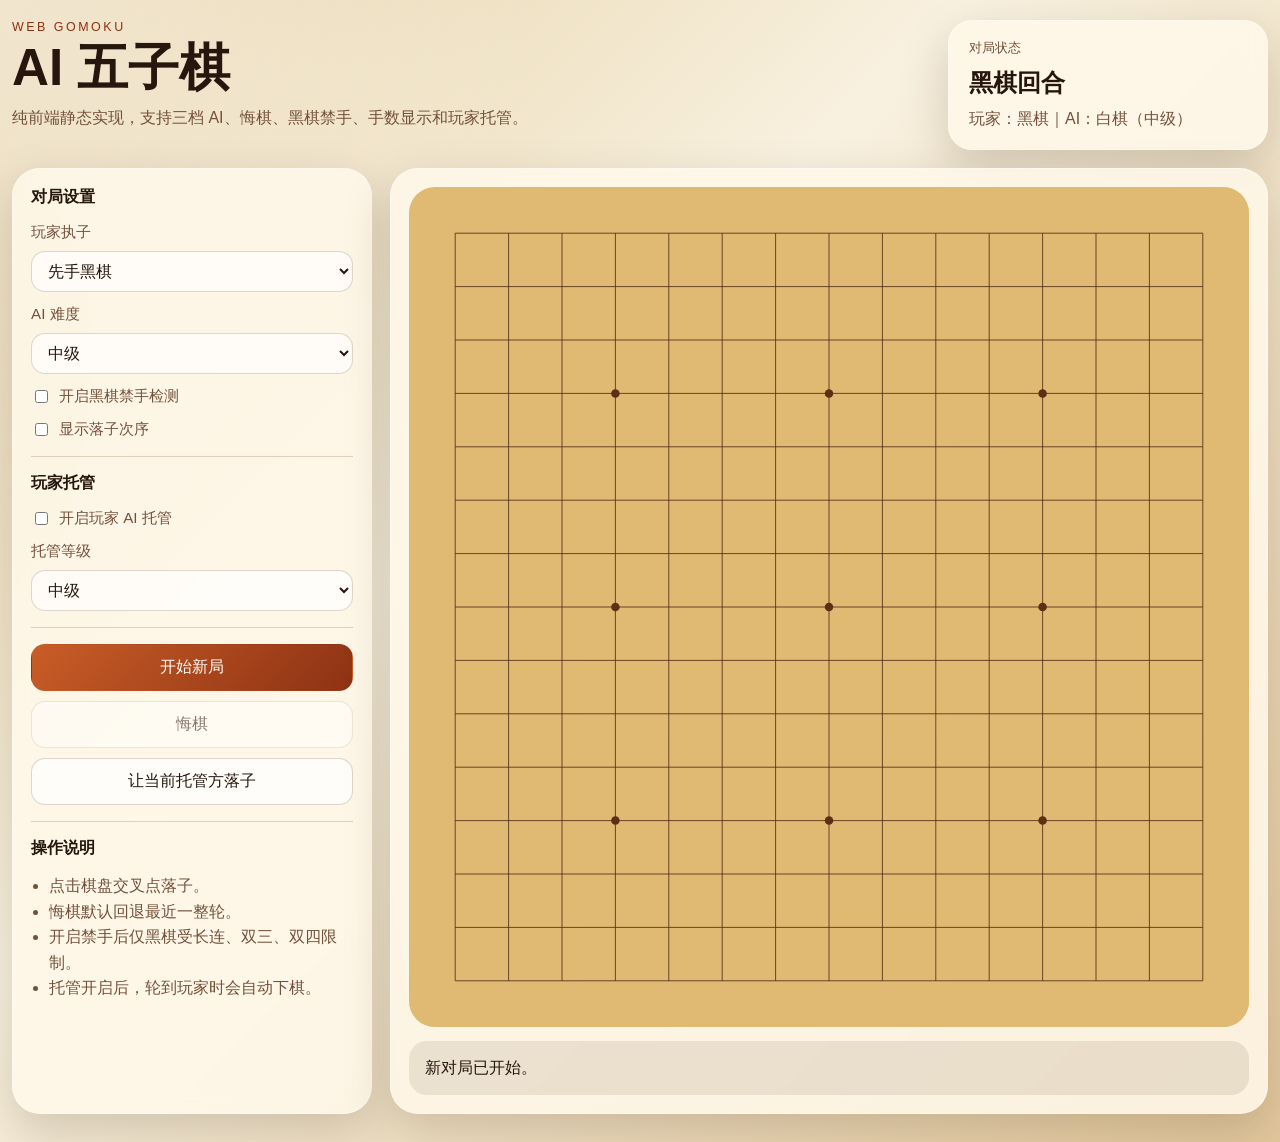
==== web-gomoku.html @ 6088375d "feat: initial web gomoku game" ====
<!DOCTYPE html>
<html lang="zh-CN">
<head>
  <meta charset="UTF-8">
  <meta name="viewport" content="width=device-width, initial-scale=1.0">
  <title>AI 五子棋</title>
  <link rel="stylesheet" href="styles.css">
</head>
<body>
  <div class="app-shell">
    <header class="hero">
      <div>
        <p class="eyebrow">WEB GOMOKU</p>
        <h1>AI 五子棋</h1>
        <p class="hero-copy">纯前端静态实现，支持三档 AI、悔棋、黑棋禁手、手数显示和玩家托管。</p>
      </div>
      <div class="status-card">
        <div class="status-label">对局状态</div>
        <div id="statusText" class="status-text">等待开始</div>
        <div id="turnText" class="status-subtext">请选择参数后开始新局</div>
      </div>
    </header>

    <main class="layout">
      <aside class="control-panel">
        <section class="panel-section">
          <h2>对局设置</h2>
          <label class="field">
            <span>玩家执子</span>
            <select id="humanColor">
              <option value="1">先手黑棋</option>
              <option value="2">后手白棋</option>
            </select>
          </label>
          <label class="field">
            <span>AI 难度</span>
            <select id="aiLevel">
              <option value="easy">低级</option>
              <option value="medium" selected>中级</option>
              <option value="hard">高级</option>
            </select>
          </label>
          <label class="field checkbox-field">
            <input id="forbidBlack" type="checkbox">
            <span>开启黑棋禁手检测</span>
          </label>
          <label class="field checkbox-field">
            <input id="showMoveNumbers" type="checkbox">
            <span>显示落子次序</span>
          </label>
        </section>

        <section class="panel-section">
          <h2>玩家托管</h2>
          <label class="field checkbox-field">
            <input id="humanAssistEnabled" type="checkbox">
            <span>开启玩家 AI 托管</span>
          </label>
          <label class="field">
            <span>托管等级</span>
            <select id="humanAssistLevel">
              <option value="easy">低级</option>
              <option value="medium" selected>中级</option>
              <option value="hard">高级</option>
            </select>
          </label>
        </section>

        <section class="panel-section action-group">
          <button id="newGameBtn" class="primary-btn">开始新局</button>
          <button id="undoBtn">悔棋</button>
          <button id="assistMoveBtn">让当前托管方落子</button>
        </section>

        <section class="panel-section tips">
          <h2>操作说明</h2>
          <ul>
            <li>点击棋盘交叉点落子。</li>
            <li>悔棋默认回退最近一整轮。</li>
            <li>开启禁手后仅黑棋受长连、双三、双四限制。</li>
            <li>托管开启后，轮到玩家时会自动下棋。</li>
          </ul>
        </section>
      </aside>

      <section class="board-panel">
        <div class="board-frame">
          <canvas id="boardCanvas" width="900" height="900" aria-label="五子棋棋盘"></canvas>
        </div>
        <div id="messageBar" class="message-bar">准备开始一局新游戏。</div>
      </section>
    </main>
  </div>

  <script src="game.js"></script>
</body>
</html>
---- styles.css ----
:root {
  --bg: #f3ead7;
  --paper: rgba(255, 248, 234, 0.84);
  --panel: rgba(82, 48, 23, 0.1);
  --line: #5e3417;
  --line-soft: rgba(94, 52, 23, 0.2);
  --text: #26160d;
  --muted: #73513a;
  --accent: #a94f22;
  --accent-strong: #8d3214;
  --shadow: 0 18px 48px rgba(48, 25, 10, 0.18);
}

* {
  box-sizing: border-box;
}

body {
  margin: 0;
  font-family: "Noto Sans SC", "PingFang SC", "Microsoft YaHei", sans-serif;
  color: var(--text);
  background:
    radial-gradient(circle at top left, rgba(255, 255, 255, 0.45), transparent 32%),
    linear-gradient(135deg, #e5d0a6, #f8f1df 40%, #e3c89c 100%);
  min-height: 100vh;
}

.app-shell {
  width: min(1280px, calc(100vw - 24px));
  margin: 0 auto;
  padding: 20px 0 28px;
}

.hero {
  display: grid;
  grid-template-columns: 1.5fr minmax(240px, 320px);
  gap: 16px;
  align-items: stretch;
}

.eyebrow {
  margin: 0 0 8px;
  letter-spacing: 0.2em;
  font-size: 0.78rem;
  color: var(--accent-strong);
}

.hero h1 {
  margin: 0;
  font-size: clamp(2rem, 4vw, 3.5rem);
  line-height: 1;
}

.hero-copy {
  margin: 12px 0 0;
  max-width: 42rem;
  color: var(--muted);
  line-height: 1.6;
}

.status-card,
.control-panel,
.board-panel {
  background: var(--paper);
  backdrop-filter: blur(10px);
  border: 1px solid rgba(255, 255, 255, 0.38);
  box-shadow: var(--shadow);
}

.status-card {
  border-radius: 24px;
  padding: 18px 20px;
  display: flex;
  flex-direction: column;
  justify-content: center;
}

.status-label {
  font-size: 0.84rem;
  color: var(--muted);
}

.status-text {
  margin-top: 10px;
  font-size: 1.5rem;
  font-weight: 700;
}

.status-subtext {
  margin-top: 8px;
  color: var(--muted);
  line-height: 1.5;
}

.layout {
  margin-top: 18px;
  display: grid;
  grid-template-columns: minmax(280px, 360px) minmax(0, 1fr);
  gap: 18px;
}

.control-panel,
.board-panel {
  border-radius: 28px;
}

.control-panel {
  padding: 18px;
}

.panel-section + .panel-section {
  margin-top: 16px;
  padding-top: 16px;
  border-top: 1px solid var(--line-soft);
}

.panel-section h2 {
  margin: 0 0 14px;
  font-size: 1rem;
}

.field {
  display: flex;
  flex-direction: column;
  gap: 8px;
  margin-bottom: 12px;
}

.field span {
  color: var(--muted);
  font-size: 0.95rem;
}

.checkbox-field {
  flex-direction: row;
  align-items: center;
}

select,
button {
  border-radius: 14px;
  border: 1px solid rgba(94, 52, 23, 0.2);
  background: rgba(255, 255, 255, 0.72);
  color: var(--text);
  font-size: 1rem;
}

select {
  padding: 10px 12px;
}

button {
  padding: 12px 14px;
  cursor: pointer;
  transition: transform 140ms ease, background 140ms ease, border-color 140ms ease;
}

button:hover {
  transform: translateY(-1px);
  border-color: rgba(94, 52, 23, 0.45);
}

button:disabled {
  cursor: not-allowed;
  opacity: 0.55;
  transform: none;
}

.primary-btn {
  background: linear-gradient(135deg, #c95d27, #8d3214);
  color: #fffdf9;
  border-color: transparent;
}

.action-group {
  display: grid;
  gap: 10px;
}

.tips ul {
  margin: 0;
  padding-left: 18px;
  color: var(--muted);
  line-height: 1.6;
}

.board-panel {
  padding: 18px;
  display: flex;
  flex-direction: column;
  gap: 14px;
}

.board-frame {
  position: relative;
  width: 100%;
  aspect-ratio: 1 / 1;
  border-radius: 26px;
  overflow: hidden;
  background:
    linear-gradient(135deg, rgba(255, 246, 217, 0.9), rgba(220, 177, 104, 0.9)),
    linear-gradient(90deg, rgba(255,255,255,0.18), transparent 22%, rgba(0,0,0,0.04) 100%);
}

#boardCanvas {
  width: 100%;
  height: 100%;
  display: block;
  touch-action: manipulation;
}

.message-bar {
  min-height: 54px;
  padding: 14px 16px;
  border-radius: 18px;
  background: var(--panel);
  color: var(--text);
  line-height: 1.6;
}

@media (max-width: 900px) {
  .hero,
  .layout {
    grid-template-columns: 1fr;
  }

  .app-shell {
    width: min(100vw - 16px, 900px);
    padding-top: 12px;
    padding-bottom: 18px;
  }

  .control-panel,
  .board-panel {
    border-radius: 22px;
  }
}
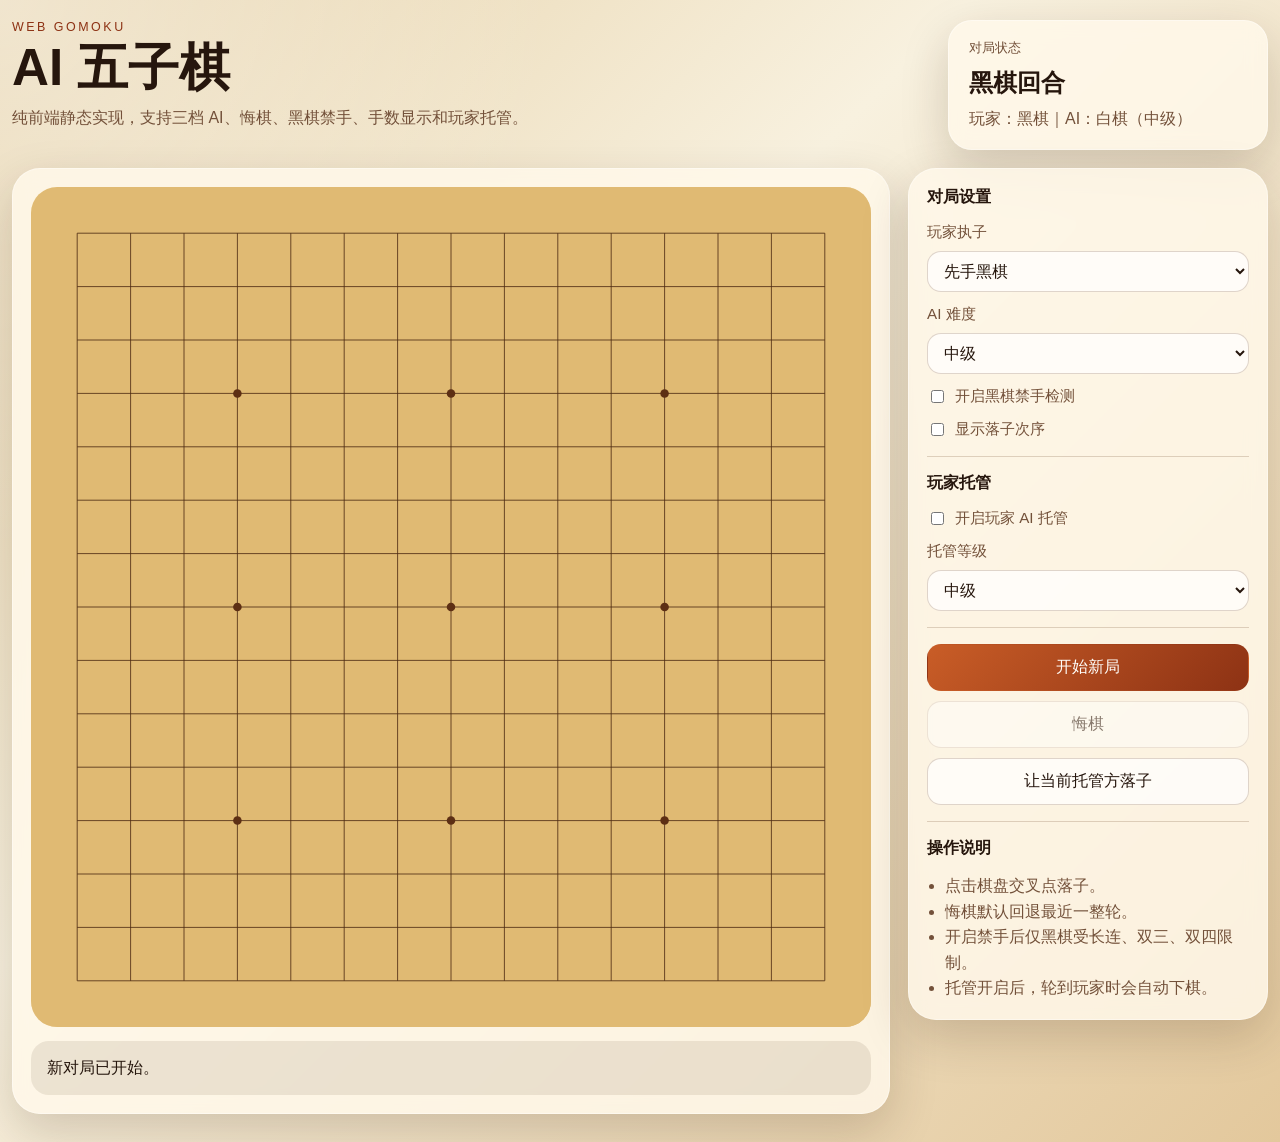
==== commit 991658ac: "feat: improve mobile panel layout" ====
--- a/web-gomoku.html
+++ b/web-gomoku.html
@@ -22,6 +22,13 @@
     </header>
 
     <main class="layout">
+      <section class="board-panel">
+        <div class="board-frame">
+          <canvas id="boardCanvas" width="900" height="900" aria-label="五子棋棋盘"></canvas>
+        </div>
+        <div id="messageBar" class="message-bar">准备开始一局新游戏。</div>
+      </section>
+
       <aside class="control-panel">
         <section class="panel-section">
           <h2>对局设置</h2>
@@ -82,13 +89,6 @@
           </ul>
         </section>
       </aside>
-
-      <section class="board-panel">
-        <div class="board-frame">
-          <canvas id="boardCanvas" width="900" height="900" aria-label="五子棋棋盘"></canvas>
-        </div>
-        <div id="messageBar" class="message-bar">准备开始一局新游戏。</div>
-      </section>
     </main>
   </div>
 
--- a/styles.css
+++ b/styles.css
@@ -95,8 +95,9 @@
 .layout {
   margin-top: 18px;
   display: grid;
-  grid-template-columns: minmax(280px, 360px) minmax(0, 1fr);
+  grid-template-columns: minmax(0, 1fr) minmax(280px, 360px);
   gap: 18px;
+  align-items: start;
 }
 
 .control-panel,
@@ -106,6 +107,8 @@
 
 .control-panel {
   padding: 18px;
+  position: sticky;
+  top: 16px;
 }
 
 .panel-section + .panel-section {
@@ -234,4 +237,8 @@
   .board-panel {
     border-radius: 22px;
   }
-}
+
+  .control-panel {
+    position: static;
+  }
+}
